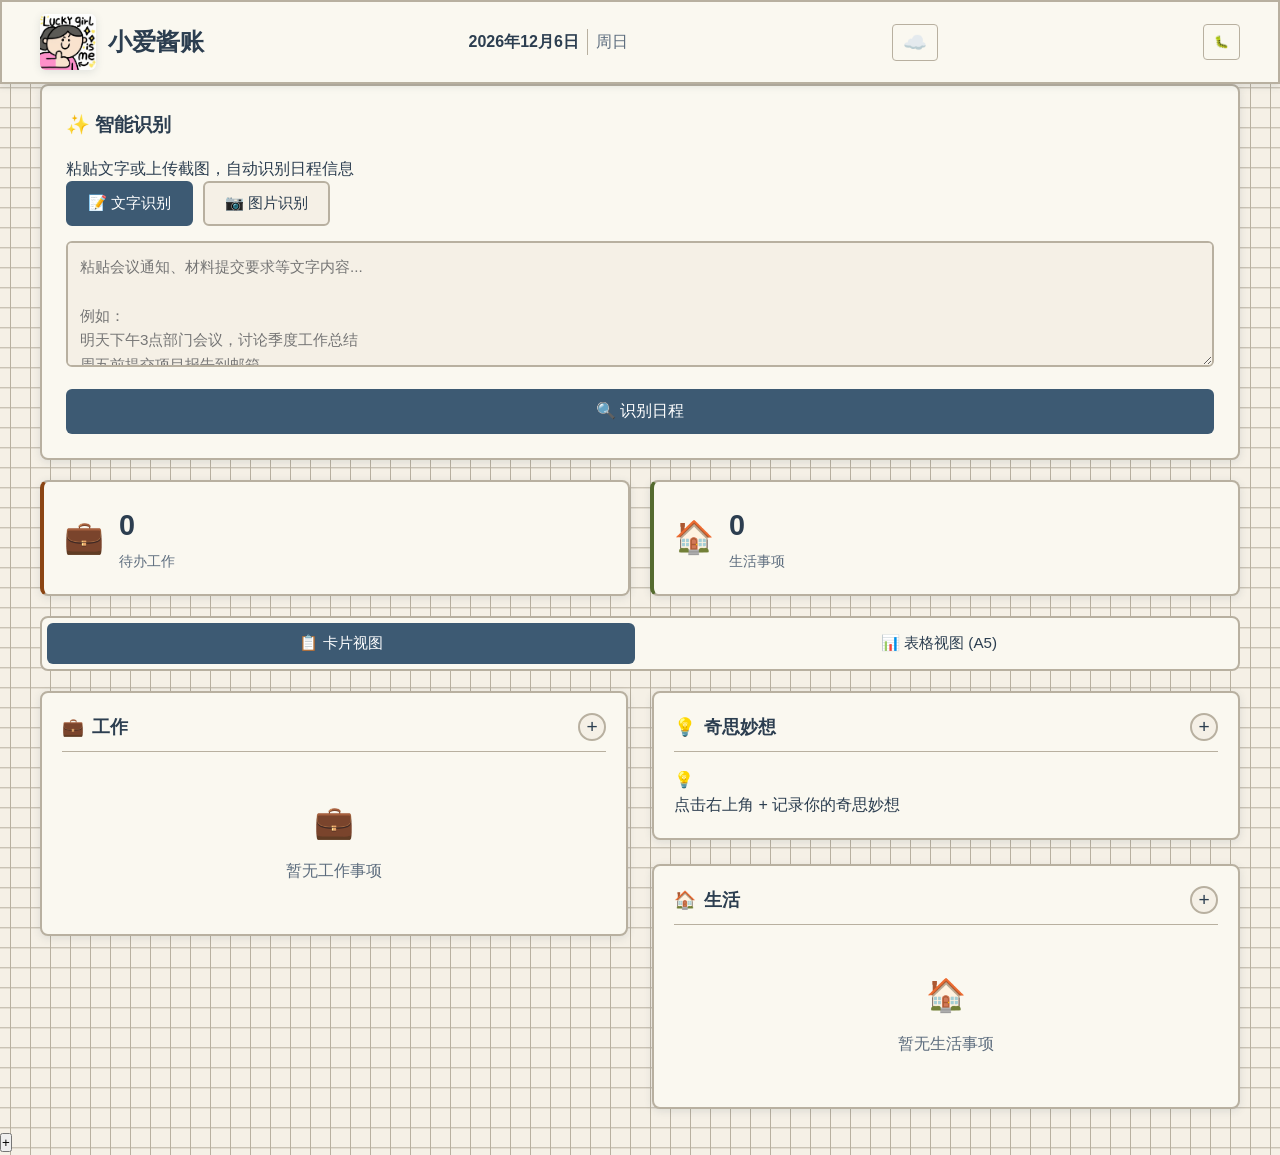
==== index.html @ d7e3fa66 "隐藏数据备份按钮" ====
<!DOCTYPE html>
<html lang="zh-CN">
<head>
    <meta charset="UTF-8">
    <meta name="viewport" content="width=device-width, initial-scale=1.0">
    <title>小爱酱账 - 智能日程管理</title>
    <link rel="stylesheet" href="style.css?v=2">
    <link rel="manifest" href="manifest.json">
    <meta name="theme-color" content="#F5E6D3">
    <link href="https://fonts.googleapis.com/css2?family=Noto+Sans+SC:wght@300;400;500;700&display=swap" rel="stylesheet">
</head>
<body>
    <div class="app-container">
        <!-- 头部 -->
        <header class="header">
            <div class="header-content">
                <div class="logo">
                    <img src="lucky girl图标.jpg" alt="小爱酱账" class="logo-icon">
                    <span class="logo-text">小爱酱账</span>
                </div>
                <div class="date-display">
                    <div class="date" id="current-date"></div>
                    <div class="weekday" id="current-weekday"></div>
                </div>
                <!-- <button type="button" class="btn-icon" id="backup-btn" title="数据备份">💾</button> -->
                <button type="button" class="btn-icon" id="gist-sync-btn" title="云端同步">☁️</button>
                <button type="button" class="btn-icon" id="debug-btn" title="调试模式" style="font-size:12px;">🐛</button>
            </div>
        </header>

        <!-- 智能识别区 -->
        <section class="recognition-section">
            <div class="section-card">
                <h2 class="section-title">✨ 智能识别</h2>
                <p class="section-desc">粘贴文字或上传截图，自动识别日程信息</p>
                
                <div class="recognition-tabs">
                    <button class="tab-btn active" data-tab="text">📝 文字识别</button>
                    <button class="tab-btn" data-tab="image">📷 图片识别</button>
                </div>

                <!-- 文字输入 -->
                <div class="tab-content active" id="text-tab">
                    <textarea 
                        id="recognize-input" 
                        placeholder="粘贴会议通知、材料提交要求等文字内容...

例如：
明天下午3点部门会议，讨论季度工作总结
周五前提交项目报告到邮箱
下周二晚上7点和朋友吃饭"
                        rows="4"
                    ></textarea>
                    <button class="recognize-btn" id="recognize-text-btn">
                        🔍 识别日程
                    </button>
                </div>

                <!-- 图片上传 -->
                <div class="tab-content" id="image-tab">
                    <div class="upload-area" id="upload-area">
                        <div class="upload-icon">📤</div>
                        <p>点击、拖拽或粘贴截图</p>
                        <span class="upload-hint">支持会议通知、聊天记录等截图（Ctrl+V 直接粘贴）</span>
                        <input type="file" id="image-input" accept="image/*" hidden>
                    </div>
                    <div class="image-preview" id="image-preview"></div>
                </div>
            </div>
        </section>

        <!-- 识别结果表单 -->
        <section class="form-section" id="form-section" style="display: none;">
            <div class="section-card">
                <h3 class="form-title">📝 识别结果</h3>
                <form id="task-form">
                    <input type="hidden" id="task-id">
                    
                    <div class="form-group">
                        <label for="task-title">标题</label>
                        <input type="text" id="task-title" placeholder="日程标题">
                    </div>

                    <div class="form-row">
                        <div class="form-group">
                            <label for="task-category">分类</label>
                            <select id="task-category">
                                <option value="work">💼 工作</option>
                                <option value="life">🏠 生活</option>
                            </select>
                        </div>
                        <div class="form-group">
                            <label for="task-date">日期 *</label>
                            <input type="date" id="task-date" required>
                        </div>
                    </div>
                    <div class="form-row">
                        <div class="form-group">
                            <label for="task-time">
                                时间
                                <label class="checkbox-inline">
                                    <input type="checkbox" id="has-time">
                                    <span>启用</span>
                                </label>
                            </label>
                            <input type="time" id="task-time" disabled>
                        </div>
                    </div>

                    <div class="form-group">
                        <label for="task-desc">备注</label>
                        <textarea id="task-desc" rows="2" placeholder="补充信息..."></textarea>
                    </div>

                    <div class="form-actions">
                        <button type="button" class="btn-secondary" id="cancel-btn">取消</button>
                        <button type="submit" class="btn-primary">✅ 保存日程</button>
                    </div>
                </form>
            </div>
        </section>

        <!-- 统计面板 -->
        <section class="stats-section">
            <div class="stats-grid two-col">
                <div class="stat-card work">
                    <div class="stat-icon">💼</div>
                    <div class="stat-info">
                        <span class="stat-number" id="work-count">0</span>
                        <span class="stat-label">待办工作</span>
                    </div>
                </div>
                <div class="stat-card life">
                    <div class="stat-icon">🏠</div>
                    <div class="stat-info">
                        <span class="stat-number" id="life-count">0</span>
                        <span class="stat-label">生活事项</span>
                    </div>
                </div>
            </div>
        </section>

        <!-- 视图切换标签 -->
        <section class="view-toggle-section">
            <div class="view-toggle">
                <button class="view-btn active" data-view="card">📋 卡片视图</button>
                <button class="view-btn" data-view="table">📊 表格视图 (A5)</button>
            </div>
        </section>

        <!-- 三区列表：左(工作) | 右(奇思妙想+生活) -->
        <section class="tasks-section" id="card-view">
            <div class="main-grid">
                <!-- 左侧：工作区 -->
                <div class="left-column">
                    <div class="task-column work-column">
                        <div class="column-header">
                            <h3 class="column-title">
                                <span class="column-icon">💼</span>
                                工作
                            </h3>
                            <button class="add-btn" data-category="work">+</button>
                        </div>
                        <div class="task-list" id="work-list">
                            <!-- 工作列表项 -->
                        </div>
                    </div>
                </div>

                <!-- 右侧：奇思妙想 + 生活 -->
                <div class="right-column">
                    <!-- 奇思妙想区 -->
                    <div class="task-column ideas-column">
                        <div class="column-header">
                            <h3 class="column-title">
                                <span class="column-icon">💡</span>
                                奇思妙想
                            </h3>
                            <button class="add-btn" id="add-idea-btn">+</button>
                        </div>
                        <div class="ideas-list" id="ideas-list">
                            <!-- 奇思妙想列表 -->
                        </div>
                    </div>

                    <!-- 生活区 -->
                    <div class="task-column life-column">
                        <div class="column-header">
                            <h3 class="column-title">
                                <span class="column-icon">🏠</span>
                                生活
                            </h3>
                            <button class="add-btn" data-category="life">+</button>
                        </div>
                        <div class="task-list" id="life-list">
                            <!-- 生活列表项 -->
                        </div>
                    </div>
                </div>
            </div>
        </section>

        <!-- A5 表格视图 -->
        <section class="table-section" id="table-view" style="display: none;">
            <div class="a5-container">
                <div class="a5-page">
                    <div class="a5-header">
                        <h3 class="a5-title">📒 日程手账</h3>
                        <span class="a5-date" id="table-date"></span>
                    </div>
                    <div class="a5-content">
                        <table class="a5-table" id="a5-table">
                            <thead>
                                <tr>
                                    <th class="col-status">✓</th>
                                    <th class="col-time">时间</th>
                                    <th class="col-title">事项</th>
                                    <th class="col-category">分类</th>
                                </tr>
                            </thead>
                            <tbody id="a5-table-body">
                                <!-- 表格内容 -->
                            </tbody>
                        </table>
                    </div>
                    <div class="a5-footer">
                        <span>温暖手账 🌸</span>
                        <span id="a5-stats"></span>
                    </div>
                </div>
            </div>
            <div class="table-actions">
                <button class="btn-secondary" onclick="window.print()">🖨️ 打印</button>
                <button class="btn-primary" id="refresh-table-btn">🔄 刷新</button>
            </div>
        </section>

        <!-- 底部操作栏 -->
        <div class="fab-container">
            <button class="fab-btn" id="fab-add">+</button>
        </div>
    </div>

    <!-- 奇思妙想弹窗 -->
    <div class="modal-overlay" id="idea-modal-overlay">
        <div class="modal idea-modal">
            <div class="modal-header">
                <h3 id="idea-modal-title">记录奇思妙想</h3>
                <button class="modal-close" id="idea-modal-close">&times;</button>
            </div>
            <div class="modal-body">
                <form id="idea-form">
                    <input type="hidden" id="idea-id">
                    
                    <div class="form-group">
                        <label for="idea-content">内容 *</label>
                        <textarea id="idea-content" rows="4" placeholder="记录你的灵感、想法、备忘..." required></textarea>
                    </div>

                    <div class="form-group">
                        <label for="idea-tags">标签（可选，用空格分隔）</label>
                        <input type="text" id="idea-tags" placeholder="例如：创意 灵感 备忘">
                    </div>

                    <div class="modal-actions">
                        <button type="button" class="btn-secondary" id="idea-modal-cancel">取消</button>
                        <button type="submit" class="btn-primary">保存</button>
                    </div>
                </form>
            </div>
        </div>
    </div>

    <!-- 编辑弹窗 -->
    <div class="modal-overlay" id="modal-overlay">
        <div class="modal">
            <div class="modal-header">
                <h3 id="modal-title">新建日程</h3>
                <button class="modal-close" id="modal-close">&times;</button>
            </div>
            <div class="modal-body">
                <form id="modal-form">
                    <input type="hidden" id="modal-task-id">
                    
                    <div class="form-group">
                        <label for="modal-task-title">标题 *</label>
                        <input type="text" id="modal-task-title" placeholder="输入日程标题" required>
                    </div>

                    <div class="form-row">
                        <div class="form-group">
                            <label for="modal-task-category">分类</label>
                            <select id="modal-task-category">
                                <option value="work">💼 工作</option>
                                <option value="life">🏠 生活</option>
                            </select>
                        </div>
                        <div class="form-group">
                            <label for="modal-task-date">日期 *</label>
                            <input type="date" id="modal-task-date" required>
                        </div>
                    </div>
                    <div class="form-row">
                        <div class="form-group">
                            <label for="modal-task-time">
                                时间
                                <label class="checkbox-inline">
                                    <input type="checkbox" id="modal-has-time">
                                    <span>启用</span>
                                </label>
                            </label>
                            <input type="time" id="modal-task-time" disabled>
                        </div>
                    </div>

                    <div class="form-group">
                        <label for="modal-task-desc">备注</label>
                        <textarea id="modal-task-desc" rows="3" placeholder="补充信息..."></textarea>
                    </div>

                    <div class="modal-actions">
                        <button type="button" class="btn-secondary" id="modal-cancel">取消</button>
                        <button type="submit" class="btn-primary">保存</button>
                    </div>
                </form>
            </div>
        </div>
    </div>

    <!-- 数据备份弹窗 -->
    <div class="modal-overlay" id="backup-modal-overlay">
        <div class="modal">
            <div class="modal-header">
                <h3 class="modal-title">💾 数据备份</h3>
                <button type="button" class="modal-close" id="backup-modal-close">&times;</button>
            </div>
            <div class="modal-body">
                <div class="backup-section">
                    <h4>📤 导出数据</h4>
                    <p>将所有日程数据导出为文件，用于备份或迁移到其他设备</p>
                    <button type="button" class="btn-primary" id="export-data-btn">导出数据</button>
                </div>
                <div class="backup-divider"></div>
                <div class="backup-section">
                    <h4>📥 导入数据</h4>
                    <p>从备份文件恢复数据，将覆盖当前所有数据</p>
                    <input type="file" id="import-file-input" accept=".json" style="display: none;">
                    <button type="button" class="btn-primary" id="import-data-btn">选择文件导入</button>
                </div>
            </div>
        </div>
    </div>

    <!-- Gist 同步弹窗 -->
    <div class="modal-overlay" id="gist-modal-overlay" style="pointer-events:none;">
        <div class="modal" style="pointer-events:auto;">
            <div class="modal-header">
                <h3 class="modal-title">☁️ 云端同步</h3>
                <button type="button" class="modal-close" id="gist-modal-close" onclick="document.getElementById('gist-modal-overlay').classList.remove('show');document.body.style.overflow='';return false;">&times;</button>
            </div>
            <div class="modal-body">
                <div class="form-group">
                    <label class="form-label">同步状态</label>
                    <div id="gist-status" style="padding: 8px 12px; background: var(--bg-secondary); border-radius: var(--radius-small); font-size: 0.9rem;">未配置</div>
                </div>
                <div style="padding: 10px; background: #e8f5e9; border-radius: 6px; margin-bottom: 15px; font-size: 0.85rem; color: #2e7d32;">
                    <strong>✨ 已开启自动同步</strong><br>
                    配置后，数据会自动同步到云端，多设备自动保持一致
                </div>
                <div class="form-group">
                    <label class="form-label" for="gist-token">GitHub Token</label>
                    <input type="password" class="form-input" id="gist-token" placeholder="ghp_xxxxxxxxxxxxxxxxxxxx">
                    <small style="color: var(--color-text-muted); display: block; margin-top: 4px;">用于访问 GitHub Gist 服务</small>
                </div>
                <div class="form-group">
                    <label class="form-label" for="gist-id">Gist ID（可选）</label>
                    <input type="text" class="form-input" id="gist-id" placeholder="首次上传会自动生成">
                    <small style="color: var(--color-text-muted); display: block; margin-top: 4px;">多设备同步时需要填写相同的 Gist ID</small>
                </div>
                <div class="backup-actions" style="margin-top: 20px;">
                    <button type="button" class="btn-secondary" id="save-gist-settings" onclick="var t=document.getElementById('gist-token').value.trim();var g=document.getElementById('gist-id').value.trim();if(!t){alert('请输入GitHub Token');return;}localStorage.setItem('gist-settings',JSON.stringify({token:t,gistId:g,autoSync:true}));document.getElementById('gist-status').textContent='已配置';alert('设置已保存！');return false;">保存设置</button>
                </div>
                <div class="backup-divider"></div>
                <div class="backup-section">
                    <h4>⬆️ 手动上传</h4>
                    <p>立即将当前数据备份到云端（通常不需要，已自动同步）</p>
                    <button type="button" class="btn-primary" id="upload-to-gist">立即上传</button>
                </div>
                <div class="backup-divider"></div>
                <div class="backup-section">
                    <h4>⬇️ 手动下载</h4>
                    <p>从云端恢复数据（通常不需要，打开页面时自动同步）</p>
                    <button type="button" class="btn-primary" id="download-from-gist">立即下载</button>
                </div>
            </div>
        </div>
    </div>

    <!-- 提示消息 -->
    <div class="toast" id="toast"></div>

    <!-- 调试面板 -->
    <div id="debug-panel" style="display:none;position:fixed;bottom:10px;right:10px;width:400px;max-height:300px;overflow:auto;background:#fff;border:2px solid #8B4513;padding:10px;font-size:12px;z-index:9999;">
        <h4 style="margin:0 0 10px 0;">调试信息</h4>
        <pre id="debug-content"></pre>
    </div>

    <script src="app.js?v=19"></script>
</body>
</html>
---- style.css ----
/* ========== 小爱酱账 - 复古工程图纸风 ========== */

:root {
    /* 主色调 - 复古深蓝灰 */
    --color-primary: #3D5A73;
    --color-primary-light: #5A7A8F;
    --color-primary-dark: #2C3E50;
    
    /* 工作区 - 工程棕 */
    --color-work: #8B4513;
    --color-work-light: #A0522D;
    --color-work-dark: #654321;
    
    /* 生活区 - 橄榄绿 */
    --color-life: #556B2F;
    --color-life-light: #6B8E23;
    --color-life-dark: #3D4F1F;
    
    /* 奇思妙想 - 复古紫 */
    --color-idea: #6B5B73;
    --color-idea-light: #8B7B93;
    --color-idea-dark: #4A3D52;
    
    /* 背景色 - 米黄纸张 */
    --bg-primary: #F5F0E6;
    --bg-secondary: #E8E0D0;
    --bg-card: #FAF8F0;
    
    /* 文字色 - 深蓝灰 */
    --color-text: #2C3E50;
    --color-text-muted: #5D6D7E;
    
    /* 边框 - 深色线条 */
    --color-border: #B8B0A0;
    
    /* 阴影 - 柔和复古 */
    --shadow-soft: 0 2px 8px rgba(44, 62, 80, 0.12);
    --shadow-pressed: inset 0 2px 4px rgba(44, 62, 80, 0.08);
    
    /* 圆角 - 稍小更复古 */
    --radius-small: 4px;
    --radius-medium: 6px;
    --radius-large: 8px;
    
    /* 过渡 */
    --transition: all 0.3s ease;
}

* {
    margin: 0;
    padding: 0;
    box-sizing: border-box;
}

body {
    font-family: -apple-system, BlinkMacSystemFont, 'Segoe UI', 'PingFang SC', 'Hiragino Sans GB', 'Microsoft YaHei', sans-serif;
    background-color: var(--bg-primary);
    background-image: 
        linear-gradient(var(--color-border) 1px, transparent 1px),
        linear-gradient(90deg, var(--color-border) 1px, transparent 1px);
    background-size: 20px 20px;
    background-position: center center;
    color: var(--color-text);
    line-height: 1.6;
    min-height: 100vh;
}

/* ========== 头部 ========== */
.header {
    background: var(--bg-card);
    border: 2px solid var(--color-border);
    padding: 12px clamp(12px, 4vw, 24px);
    box-shadow: var(--shadow-soft);
    position: sticky;
    top: 0;
    z-index: 100;
}

.header-content {
    max-width: 1200px;
    margin: 0 auto;
    display: flex;
    justify-content: space-between;
    align-items: center;
    flex-wrap: wrap;
    gap: 10px;
}

.logo {
    display: flex;
    align-items: center;
    gap: 12px;
}

.logo-icon {
    width: 56px;
    height: 56px;
    border-radius: var(--radius-medium);
    object-fit: cover;
    box-shadow: var(--shadow-soft);
}

.logo-text {
    font-size: clamp(1.1rem, 3vw, 1.5rem);
    font-weight: 700;
    color: var(--color-primary-dark);
}

.date-display {
    display: flex;
    align-items: center;
    gap: 8px;
    font-size: 1rem;
}

.date-display .date {
    font-weight: 600;
    color: var(--color-text);
}

.date-display .weekday {
    color: var(--color-text-muted);
    padding-left: 8px;
    border-left: 1px solid var(--color-border);
}

/* ========== 主容器 ========== */
.container {
    max-width: 1200px;
    margin: 0 auto;
    padding: 20px;
    width: 100%;
}

/* ========== 应用容器 - 响应式布局 ========== */
.app-container {
    min-height: 100vh;
    display: flex;
    flex-direction: column;
}

.app-container > * {
    width: 100%;
}

.app-container > section,
.app-container > .container {
    padding-left: clamp(12px, 4vw, 24px);
    padding-right: clamp(12px, 4vw, 24px);
}

/* ========== 区块标题 ========== */
.section-title {
    font-size: 1.2rem;
    font-weight: 600;
    color: var(--color-primary-dark);
    margin-bottom: 15px;
    display: flex;
    align-items: center;
    gap: 8px;
}

/* ========== 卡片 ========== */
.card {
    background: var(--bg-card);
    border: 2px solid var(--color-border);
    border-radius: var(--radius-large);
    padding: clamp(16px, 3vw, 24px);
    margin-bottom: clamp(16px, 3vw, 24px);
    box-shadow: var(--shadow-soft);
    width: 100%;
}

/* ========== 智能识别区 ========== */
.recognition-section {
    margin-bottom: 20px;
    padding: 0 clamp(12px, 4vw, 24px);
}

.section-card {
    max-width: 1200px;
    margin: 0 auto;
    background: var(--bg-card);
    border: 2px solid var(--color-border);
    border-radius: var(--radius-large);
    padding: clamp(16px, 3vw, 24px);
    box-shadow: var(--shadow-soft);
}

.recognition-tabs {
    display: flex;
    gap: 10px;
    margin-bottom: 15px;
}

.tab-btn {
    padding: 10px 20px;
    border: 2px solid var(--color-border);
    background: var(--bg-primary);
    color: var(--color-text);
    border-radius: var(--radius-medium);
    cursor: pointer;
    transition: var(--transition);
    font-size: 0.95rem;
}

.tab-btn.active {
    background: var(--color-primary);
    color: white;
    border-color: var(--color-primary);
}

.tab-btn:hover:not(.active) {
    border-color: var(--color-primary-light);
}

.tab-content {
    display: none;
}

.tab-content.active {
    display: block;
}

/* 输入框 */
.input-area {
    width: 100%;
    min-height: 120px;
    padding: 15px;
    border: 2px solid var(--color-border);
    border-radius: var(--radius-medium);
    background: var(--bg-primary);
    color: var(--color-text);
    font-family: inherit;
    font-size: 0.95rem;
    resize: vertical;
    transition: var(--transition);
}

.input-area:focus {
    outline: none;
    border-color: var(--color-primary);
}

.input-area::placeholder {
    color: var(--color-text-muted);
}

/* 上传区域 */
.upload-area {
    border: 2px dashed var(--color-border);
    border-radius: var(--radius-medium);
    padding: 40px;
    text-align: center;
    cursor: pointer;
    transition: var(--transition);
    background: var(--bg-primary);
}

.upload-area:hover {
    border-color: var(--color-primary);
    background: var(--bg-secondary);
}

.upload-icon {
    font-size: 3rem;
    margin-bottom: 10px;
}

.upload-text {
    color: var(--color-text);
    font-weight: 500;
}

.upload-hint {
    color: var(--color-text-muted);
    font-size: 0.85rem;
}

/* 识别按钮 */
.recognize-btn {
    background: var(--color-primary);
    color: white;
    border: none;
    padding: 12px 24px;
    border-radius: var(--radius-medium);
    font-size: 1rem;
    cursor: pointer;
    transition: var(--transition);
    margin-top: 15px;
    width: 100%;
}

.recognize-btn:hover {
    background: var(--color-primary-dark);
}

/* 智能识别输入框 */
#recognize-input {
    width: 100%;
    min-height: 120px;
    padding: 12px;
    border: 2px solid var(--color-border);
    border-radius: var(--radius-medium);
    background: var(--bg-primary);
    color: var(--color-text);
    font-family: inherit;
    font-size: 0.95rem;
    line-height: 1.6;
    resize: vertical;
    transition: var(--transition);
}

#recognize-input:focus {
    outline: none;
    border-color: var(--color-primary);
    box-shadow: 0 0 0 3px rgba(61, 90, 115, 0.1);
}

/* ========== 表单 ========== */
.form-section {
    display: none;
}

.form-section.show {
    display: block;
}

.form-group {
    margin-bottom: 15px;
}

.form-group label {
    display: block;
    margin-bottom: 5px;
    font-weight: 500;
    color: var(--color-text);
}

.form-row {
    display: grid;
    grid-template-columns: 1fr 1fr;
    gap: 15px;
}

.form-input,
.form-select {
    width: 100%;
    padding: 10px 12px;
    border: 2px solid var(--color-border);
    border-radius: var(--radius-medium);
    background: var(--bg-primary);
    color: var(--color-text);
    font-family: inherit;
    font-size: 0.95rem;
    transition: var(--transition);
}

.form-input:focus,
.form-select:focus {
    outline: none;
    border-color: var(--color-primary);
}

.checkbox-label {
    display: inline-flex;
    align-items: center;
    gap: 5px;
    margin-left: 10px;
    font-weight: normal;
    font-size: 0.9rem;
    cursor: pointer;
}

.checkbox-label input[type="checkbox"] {
    width: auto;
}

.form-actions {
    display: flex;
    gap: 10px;
    justify-content: flex-end;
    margin-top: 20px;
}

.btn-secondary {
    background: transparent;
    color: var(--color-text);
    border: 2px solid var(--color-border);
    padding: 10px 20px;
    border-radius: var(--radius-medium);
    font-size: 0.95rem;
    cursor: pointer;
    transition: var(--transition);
}

.btn-secondary:hover {
    border-color: var(--color-primary);
    color: var(--color-primary);
}

.btn-primary {
    background: var(--color-primary);
    color: white;
    border: none;
    padding: 10px 20px;
    border-radius: var(--radius-medium);
    font-size: 0.95rem;
    cursor: pointer;
    transition: var(--transition);
}

.btn-primary:hover {
    background: var(--color-primary-dark);
}

/* ========== 统计面板 ========== */
.stats-section {
    margin-bottom: 20px;
    padding: 0 clamp(12px, 4vw, 24px);
}

.stats-grid {
    display: grid;
    grid-template-columns: repeat(auto-fit, minmax(200px, 1fr));
    gap: clamp(12px, 2vw, 20px);
    max-width: 1200px;
    margin: 0 auto;
}

.stat-card {
    background: var(--bg-card);
    border: 2px solid var(--color-border);
    border-radius: var(--radius-large);
    padding: 20px;
    display: flex;
    align-items: center;
    gap: 15px;
    box-shadow: var(--shadow-soft);
}

.stat-card.work {
    border-left: 4px solid var(--color-work);
}

.stat-card.life {
    border-left: 4px solid var(--color-life);
}

.stat-icon {
    font-size: 2rem;
}

.stat-info {
    flex: 1;
}

.stat-number {
    font-size: 1.8rem;
    font-weight: 700;
    color: var(--color-text);
    display: block;
}

.stat-label {
    font-size: 0.9rem;
    color: var(--color-text-muted);
}

/* ========== 视图切换 ========== */
.view-toggle {
    display: flex;
    gap: 10px;
    margin-bottom: 20px;
    background: var(--bg-card);
    border: 2px solid var(--color-border);
    border-radius: var(--radius-large);
    padding: 5px;
    max-width: 1200px;
    margin-left: auto;
    margin-right: auto;
}

.view-btn {
    flex: 1;
    padding: 10px;
    border: none;
    background: transparent;
    color: var(--color-text);
    border-radius: var(--radius-medium);
    cursor: pointer;
    transition: var(--transition);
    font-size: 0.95rem;
}

.view-btn.active {
    background: var(--color-primary);
    color: white;
}

/* ========== 任务区域 ========== */
.tasks-section {
    margin-bottom: 20px;
    padding: 0 clamp(12px, 4vw, 24px);
}

/* 主网格布局 - 左(工作) | 右(奇思妙想+生活) */
.main-grid {
    display: grid;
    grid-template-columns: 1fr 1fr;
    gap: clamp(12px, 2vw, 24px);
    max-width: 1200px;
    margin: 0 auto;
}

.left-column,
.right-column {
    min-width: 0;
}

.right-column {
    display: flex;
    flex-direction: column;
    gap: clamp(12px, 2vw, 24px);
}

/* 任务列通用样式 */
.task-column {
    background: var(--bg-card);
    border: 2px solid var(--color-border);
    border-radius: var(--radius-large);
    padding: clamp(12px, 2vw, 20px);
    box-shadow: var(--shadow-soft);
    min-width: 0;
    width: 100%;
}

/* 响应式：小屏幕单列 */
@media (max-width: 768px) {
    .main-grid {
        grid-template-columns: 1fr;
    }
    
    .right-column {
        gap: clamp(10px, 2vw, 16px);
    }
}

.task-column.work {
    border-top: 4px solid var(--color-work);
}

.task-column.life {
    border-top: 4px solid var(--color-life);
}

.task-column.ideas {
    border-top: 4px solid var(--color-idea);
}

.column-header {
    display: flex;
    justify-content: space-between;
    align-items: center;
    margin-bottom: 15px;
    padding-bottom: 10px;
    border-bottom: 1px solid var(--color-border);
}

.column-title {
    font-size: 1.1rem;
    font-weight: 600;
    display: flex;
    align-items: center;
    gap: 8px;
}

.task-column.work .column-title {
    color: var(--color-work);
}

.task-column.life .column-title {
    color: var(--color-life);
}

.task-column.ideas .column-title {
    color: var(--color-idea);
}

.add-btn {
    width: 28px;
    height: 28px;
    border-radius: 50%;
    border: 2px solid var(--color-border);
    background: var(--bg-primary);
    color: var(--color-text);
    font-size: 1.2rem;
    cursor: pointer;
    transition: var(--transition);
    display: flex;
    align-items: center;
    justify-content: center;
}

.add-btn:hover {
    background: var(--color-primary);
    color: white;
    border-color: var(--color-primary);
}

/* 任务列表 */
.task-list {
    min-height: 100px;
}

.task-item {
    background: var(--bg-primary);
    border: 1px solid var(--color-border);
    border-radius: var(--radius-medium);
    padding: 12px;
    margin-bottom: 10px;
    display: flex;
    align-items: flex-start;
    gap: 10px;
    transition: var(--transition);
    cursor: pointer;
}

.task-item:hover {
    box-shadow: var(--shadow-soft);
}

.task-item.completed {
    opacity: 0.6;
}

.task-item.completed .task-title {
    text-decoration: line-through;
}

.task-checkbox {
    width: 20px;
    height: 20px;
    margin-top: 2px;
    cursor: pointer;
    accent-color: var(--color-primary);
    flex-shrink: 0;
}

.task-content {
    flex: 1;
    min-width: 0;
}

.task-title {
    font-weight: 500;
    margin-bottom: 4px;
    word-break: break-word;
}

.task-meta {
    font-size: 0.85rem;
    color: var(--color-text-muted);
    display: flex;
    flex-wrap: wrap;
    gap: 8px;
}

.task-column.work .task-meta {
    color: var(--color-work-light);
}

.task-column.life .task-meta {
    color: var(--color-life-light);
}

.task-actions {
    display: flex;
    gap: 5px;
    opacity: 0;
    transition: var(--transition);
}

.task-item:hover .task-actions {
    opacity: 1;
}

.task-action-btn {
    background: none;
    border: none;
    cursor: pointer;
    padding: 4px;
    color: var(--color-text-muted);
    transition: var(--transition);
}

.task-action-btn:hover {
    color: var(--color-primary);
}

/* 奇思妙想 */
.idea-item {
    background: var(--bg-primary);
    border: 1px solid var(--color-border);
    border-radius: var(--radius-medium);
    padding: 12px;
    margin-bottom: 10px;
    cursor: pointer;
    transition: var(--transition);
}

.idea-item:hover {
    box-shadow: var(--shadow-soft);
}

.idea-content {
    margin-bottom: 8px;
    line-height: 1.5;
    word-break: break-word;
}

.idea-tags {
    display: flex;
    flex-wrap: wrap;
    gap: 6px;
}

.idea-tag {
    background: var(--color-idea-light);
    color: white;
    padding: 2px 8px;
    border-radius: 12px;
    font-size: 0.75rem;
}

.idea-actions {
    display: flex;
    gap: 5px;
    margin-top: 8px;
    opacity: 0;
    transition: var(--transition);
}

.idea-item:hover .idea-actions {
    opacity: 1;
}

/* 空状态 */
.empty-state {
    text-align: center;
    padding: 30px;
    color: var(--color-text-muted);
}

.empty-state-icon {
    font-size: 2rem;
    margin-bottom: 10px;
}

/* ========== A5 表格视图 ========== */
.table-view {
    display: none;
}

.table-view.active {
    display: block;
}

.a5-container {
    display: flex;
    justify-content: center;
    margin-bottom: 20px;
    padding: 0 clamp(12px, 4vw, 24px);
    overflow-x: auto;
}

.a5-page {
    width: 100%;
    max-width: 148mm;
    min-height: 210mm;
    background: white;
    border: 2px solid var(--color-border);
    border-radius: var(--radius-large);
    padding: clamp(15px, 3vw, 25px);
    box-shadow: var(--shadow-soft);
}

.a5-header {
    display: flex;
    justify-content: space-between;
    align-items: center;
    margin-bottom: 15px;
    padding-bottom: 10px;
    border-bottom: 2px solid var(--color-border);
}

.a5-title {
    font-size: 1.2rem;
    font-weight: 600;
    color: var(--color-primary-dark);
}

.a5-date {
    color: var(--color-text-muted);
    font-size: 0.9rem;
}

.a5-table {
    width: 100%;
    border-collapse: collapse;
}

.a5-table th,
.a5-table td {
    padding: 10px;
    text-align: left;
    border-bottom: 1px solid var(--color-border);
}

.a5-table th {
    font-weight: 600;
    color: var(--color-primary-dark);
    background: var(--bg-secondary);
}

.a5-table .col-status {
    width: 30px;
    text-align: center;
}

.a5-table .col-time {
    width: 80px;
}

.a5-table .col-category {
    width: 60px;
    text-align: center;
}

.a5-footer {
    display: flex;
    justify-content: space-between;
    margin-top: 15px;
    padding-top: 10px;
    border-top: 2px solid var(--color-border);
    color: var(--color-text-muted);
    font-size: 0.85rem;
}

.table-actions {
    display: flex;
    gap: 10px;
    justify-content: center;
}

/* ========== 弹窗 ========== */
.modal-overlay {
    position: fixed;
    top: 0;
    left: 0;
    right: 0;
    bottom: 0;
    background: rgba(44, 62, 80, 0.5);
    display: flex;
    align-items: center;
    justify-content: center;
    z-index: 1000;
    opacity: 0;
    visibility: hidden;
    transition: var(--transition);
}

.modal-overlay.show {
    opacity: 1;
    visibility: visible;
}

.modal {
    pointer-events: auto;
}

.modal {
    background: var(--bg-card);
    border: 2px solid var(--color-border);
    border-radius: var(--radius-large);
    width: 90%;
    max-width: 500px;
    max-height: 90vh;
    overflow-y: auto;
    box-shadow: 0 10px 40px rgba(0,0,0,0.2);
    transform: scale(0.9);
    transition: var(--transition);
}

.modal-overlay.show .modal {
    transform: scale(1);
}

.modal-header {
    display: flex;
    justify-content: space-between;
    align-items: center;
    padding: 20px;
    border-bottom: 1px solid var(--color-border);
}

.modal-header h3 {
    color: var(--color-primary-dark);
    font-size: 1.2rem;
}

.modal-close {
    background: none;
    border: none;
    font-size: 1.5rem;
    color: var(--color-text-muted);
    cursor: pointer;
    transition: var(--transition);
}

.modal-close:hover {
    color: var(--color-text);
}

.modal-body {
    padding: 20px;
}

.modal-actions {
    display: flex;
    gap: 10px;
    justify-content: flex-end;
}

/* ========== 头部按钮 ========== */
.header-actions {
    display: flex;
    gap: 8px;
    align-items: center;
}

.btn-icon {
    background: transparent;
    border: 1px solid var(--color-border);
    border-radius: var(--radius-small);
    padding: 6px 10px;
    font-size: 1.2rem;
    cursor: pointer;
    transition: var(--transition);
    display: inline-flex;
    align-items: center;
    justify-content: center;
    min-width: 36px;
    min-height: 36px;
}

.btn-icon:hover {
    background: var(--bg-secondary);
}

/* ========== 数据备份 ========== */

.backup-section {
    margin-bottom: 20px;
}

.backup-section h4 {
    margin: 0 0 8px 0;
    color: var(--color-text);
    font-size: 1rem;
}

.backup-section p {
    margin: 0 0 12px 0;
    color: var(--color-text-muted);
    font-size: 0.85rem;
}

.backup-divider {
    height: 1px;
    background: var(--color-border);
    margin: 20px 0;
}

/* ========== 浮动按钮 ========== */
.fab {
    position: fixed;
    bottom: 30px;
    right: 30px;
    width: 56px;
    height: 56px;
    border-radius: 50%;
    background: var(--color-primary);
    color: white;
    border: none;
    font-size: 1.8rem;
    cursor: pointer;
    box-shadow: var(--shadow-soft);
    transition: var(--transition);
    display: flex;
    align-items: center;
    justify-content: center;
}

.fab:hover {
    background: var(--color-primary-dark);
    transform: scale(1.05);
}

/* ========== 提示消息 ========== */
.toast {
    position: fixed;
    bottom: 100px;
    left: 50%;
    transform: translateX(-50%) translateY(100px);
    background: var(--color-primary-dark);
    color: white;
    padding: 12px 24px;
    border-radius: var(--radius-medium);
    box-shadow: var(--shadow-soft);
    opacity: 0;
    transition: all 0.3s ease;
    z-index: 2000;
}

.toast.show {
    opacity: 1;
    transform: translateX(-50%) translateY(0);
}

/* ========== 图片预览 ========== */
.image-preview {
    margin-top: 15px;
    text-align: center;
}

.image-preview img {
    max-width: 100%;
    max-height: 300px;
    border-radius: var(--radius-medium);
    border: 2px solid var(--color-border);
}

/* ========== 加载状态 ========== */
.loading {
    display: inline-block;
    width: 20px;
    height: 20px;
    border: 3px solid var(--color-border);
    border-radius: 50%;
    border-top-color: var(--color-primary);
    animation: spin 1s ease-in-out infinite;
}

@keyframes spin {
    to { transform: rotate(360deg); }
}

/* ========== 响应式 ========== */
@media (max-width: 768px) {
    .header-content {
        flex-direction: column;
        gap: 10px;
        text-align: center;
    }
    
    .date-display {
        text-align: center;
        font-size: 0.9rem;
    }
    
    .logo-icon {
        width: 40px;
        height: 40px;
    }
    
    .form-row {
        grid-template-columns: 1fr;
    }
    
    .stats-grid {
        grid-template-columns: 1fr;
    }
    
    .a5-page {
        width: 100%;
        min-height: auto;
        padding: 15px;
    }
    
    .task-actions,
    .idea-actions {
        opacity: 1;
    }
    
    .modal {
        width: 95%;
        margin: 10px;
    }
    
    .fab {
        width: 48px;
        height: 48px;
        font-size: 1.5rem;
        bottom: 20px;
        right: 20px;
    }
    
    .upload-area {
        padding: 30px 20px;
    }
    
    .recognition-tabs {
        flex-wrap: wrap;
    }
    
    .tab-btn {
        flex: 1;
        min-width: 120px;
        padding: 10px 15px;
        font-size: 0.9rem;
    }
}

@media (max-width: 480px) {
    .header-actions {
        gap: 5px;
    }
    
    .btn-icon {
        padding: 5px 8px;
        min-width: 32px;
        min-height: 32px;
        font-size: 1rem;
    }
    
    .section-title {
        font-size: 1.1rem;
    }
    
    .stat-number {
        font-size: 1.5rem;
    }
    
    .column-title {
        font-size: 1rem;
    }
}

/* ========== 打印样式 ========== */
@media print {
    body {
        background: white;
    }
    
    .header,
    .fab,
    .view-toggle,
    .recognition-section,
    .stats-section,
    .tasks-section {
        display: none !important;
    }
    
    .table-view {
        display: block !important;
    }
    
    .a5-page {
        box-shadow: none;
        border: 1px solid #ccc;
    }
}
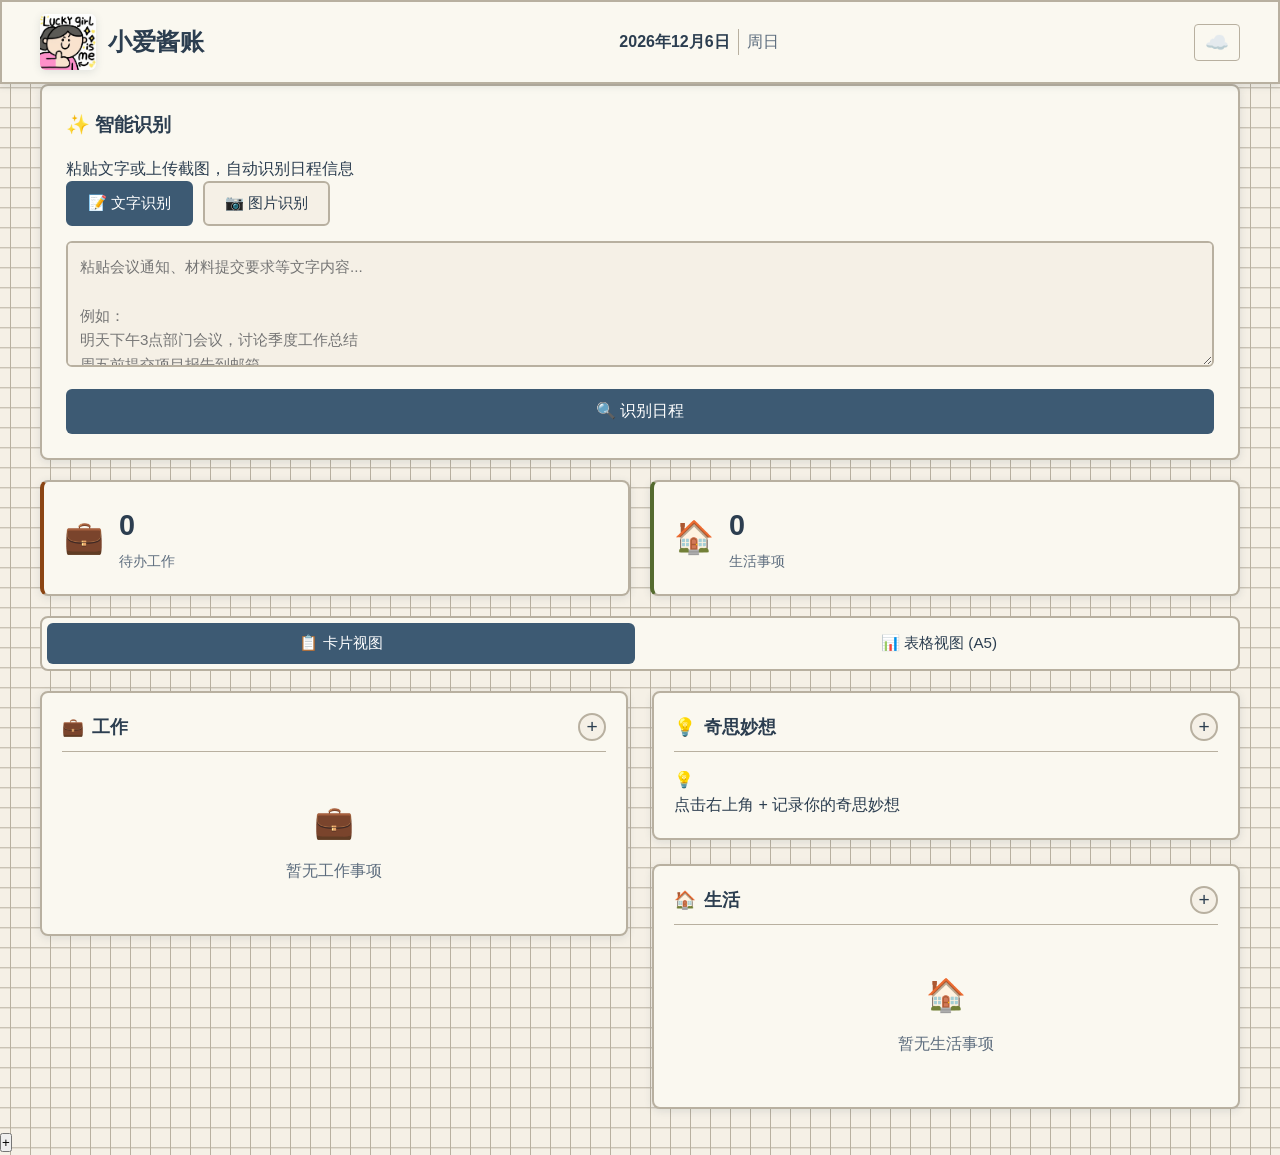
==== commit 1b24eb5b: "隐藏调试模式按钮" ====
--- a/index.html
+++ b/index.html
@@ -24,7 +24,7 @@
                 </div>
                 <!-- <button type="button" class="btn-icon" id="backup-btn" title="数据备份">💾</button> -->
                 <button type="button" class="btn-icon" id="gist-sync-btn" title="云端同步">☁️</button>
-                <button type="button" class="btn-icon" id="debug-btn" title="调试模式" style="font-size:12px;">🐛</button>
+                <!-- <button type="button" class="btn-icon" id="debug-btn" title="调试模式" style="font-size:12px;">🐛</button> -->
             </div>
         </header>
 
@@ -405,6 +405,6 @@
         <pre id="debug-content"></pre>
     </div>
 
-    <script src="app.js?v=19"></script>
+    <script src="app.js?v=20"></script>
 </body>
 </html>
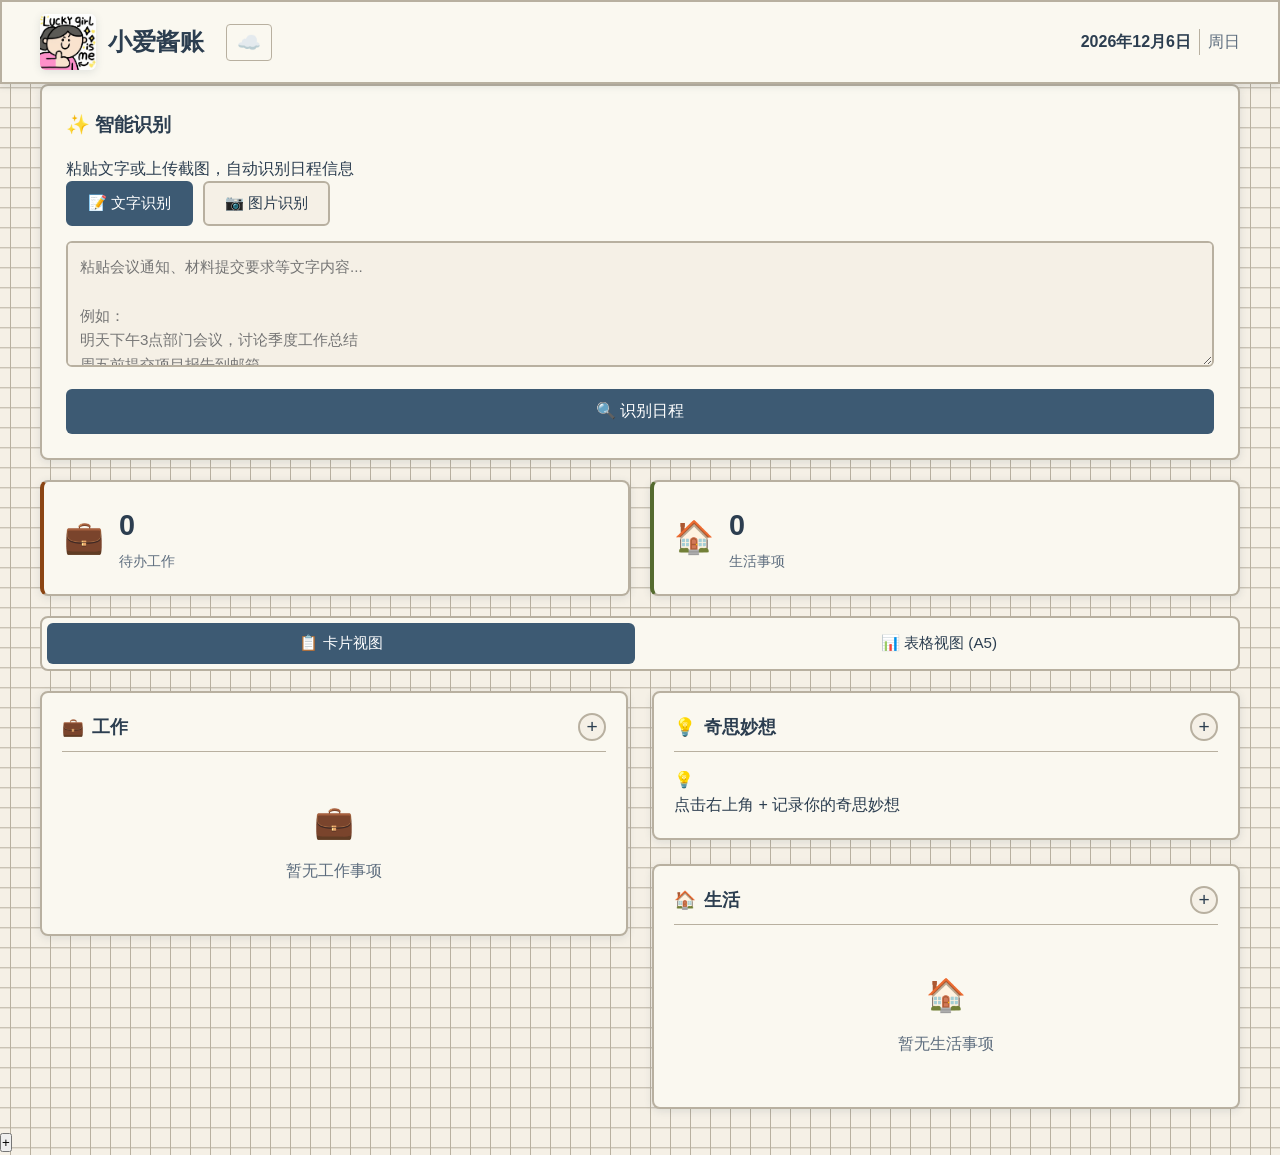
==== commit fe45704e: "将云端同步按钮移到标题旁边" ====
--- a/index.html
+++ b/index.html
@@ -17,14 +17,13 @@
                 <div class="logo">
                     <img src="lucky girl图标.jpg" alt="小爱酱账" class="logo-icon">
                     <span class="logo-text">小爱酱账</span>
+                    <button type="button" class="btn-icon" id="gist-sync-btn" title="云端同步" style="margin-left:10px;">☁️</button>
                 </div>
                 <div class="date-display">
                     <div class="date" id="current-date"></div>
                     <div class="weekday" id="current-weekday"></div>
                 </div>
-                <!-- <button type="button" class="btn-icon" id="backup-btn" title="数据备份">💾</button> -->
-                <button type="button" class="btn-icon" id="gist-sync-btn" title="云端同步">☁️</button>
-                <!-- <button type="button" class="btn-icon" id="debug-btn" title="调试模式" style="font-size:12px;">🐛</button> -->
+                
             </div>
         </header>
 
@@ -405,6 +404,6 @@
         <pre id="debug-content"></pre>
     </div>
 
-    <script src="app.js?v=20"></script>
+    <script src="app.js?v=21"></script>
 </body>
 </html>
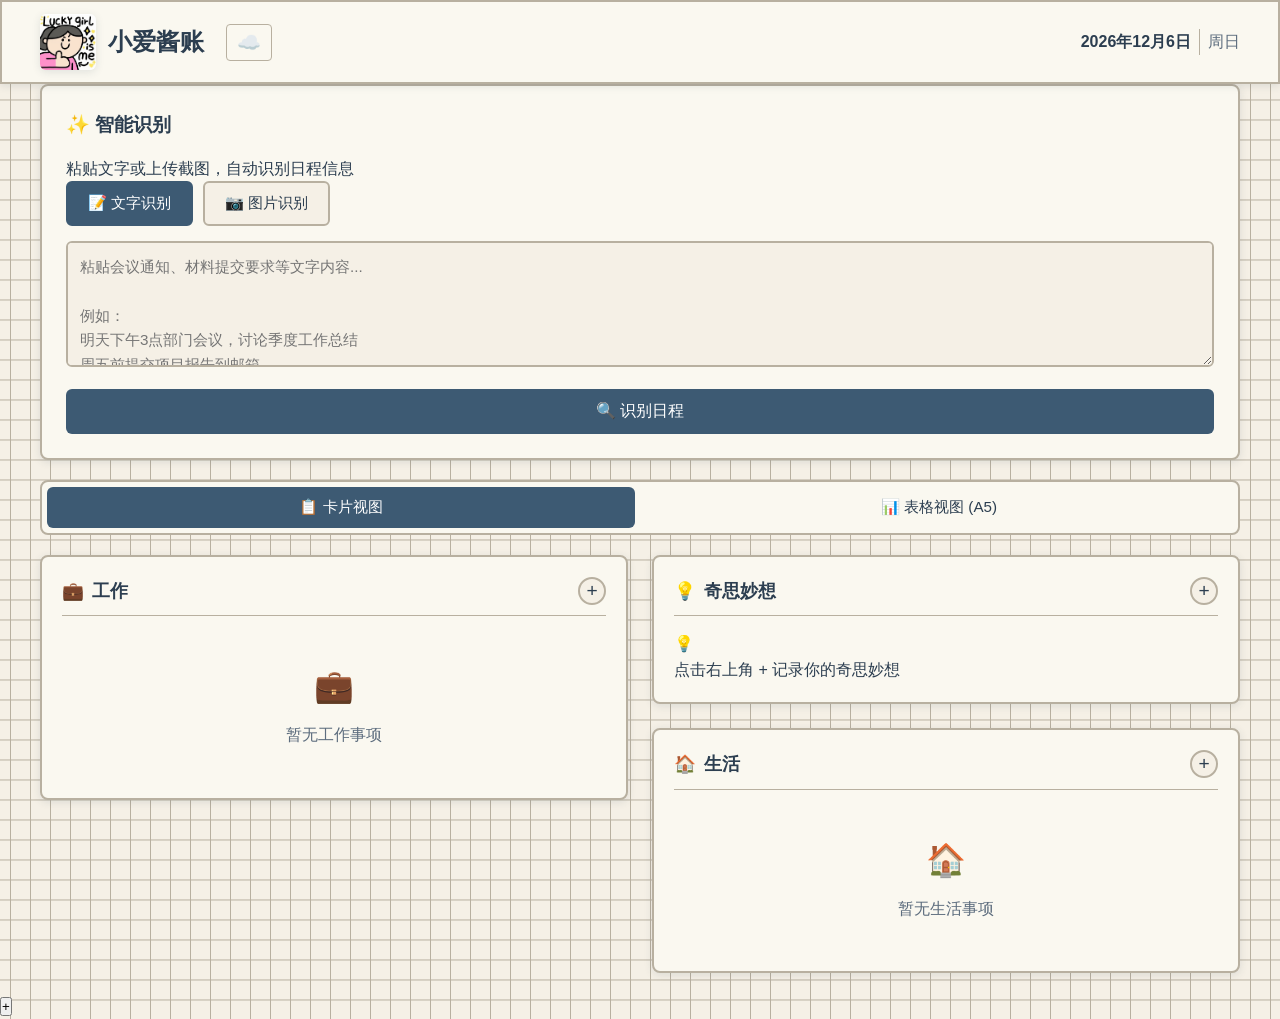
==== commit fd76ce18: "删除统计面板模块（待办工作、生活事项统计卡片）" ====
--- a/index.html
+++ b/index.html
@@ -4,7 +4,7 @@
     <meta charset="UTF-8">
     <meta name="viewport" content="width=device-width, initial-scale=1.0">
     <title>小爱酱账 - 智能日程管理</title>
-    <link rel="stylesheet" href="style.css?v=2">
+    <link rel="stylesheet" href="style.css?v=25">
     <link rel="manifest" href="manifest.json">
     <meta name="theme-color" content="#F5E6D3">
     <link href="https://fonts.googleapis.com/css2?family=Noto+Sans+SC:wght@300;400;500;700&display=swap" rel="stylesheet">
@@ -116,26 +116,6 @@
                         <button type="submit" class="btn-primary">✅ 保存日程</button>
                     </div>
                 </form>
-            </div>
-        </section>
-
-        <!-- 统计面板 -->
-        <section class="stats-section">
-            <div class="stats-grid two-col">
-                <div class="stat-card work">
-                    <div class="stat-icon">💼</div>
-                    <div class="stat-info">
-                        <span class="stat-number" id="work-count">0</span>
-                        <span class="stat-label">待办工作</span>
-                    </div>
-                </div>
-                <div class="stat-card life">
-                    <div class="stat-icon">🏠</div>
-                    <div class="stat-info">
-                        <span class="stat-number" id="life-count">0</span>
-                        <span class="stat-label">生活事项</span>
-                    </div>
-                </div>
             </div>
         </section>
 
@@ -404,6 +384,6 @@
         <pre id="debug-content"></pre>
     </div>
 
-    <script src="app.js?v=21"></script>
+    <script src="app.js?v=25"></script>
 </body>
 </html>
--- a/style.css
+++ b/style.css
@@ -1149,8 +1149,15 @@
 
 /* ========== 打印样式 ========== */
 @media print {
+    @page {
+        size: A5 portrait;
+        margin: 10mm;
+    }
+    
     body {
         background: white;
+        -webkit-print-color-adjust: exact;
+        print-color-adjust: exact;
     }
     
     .header,
@@ -1158,16 +1165,30 @@
     .view-toggle,
     .recognition-section,
     .stats-section,
-    .tasks-section {
+    .tasks-section,
+    .table-actions {
         display: none !important;
     }
     
-    .table-view {
+    .table-section {
         display: block !important;
+    }
+    
+    #table-view {
+        display: block !important;
+    }
+    
+    .a5-container {
+        padding: 0;
+        margin: 0;
     }
     
     .a5-page {
         box-shadow: none;
         border: 1px solid #ccc;
-    }
-}
+        width: 148mm;
+        height: 210mm;
+        max-width: 148mm;
+        page-break-after: always;
+    }
+}
